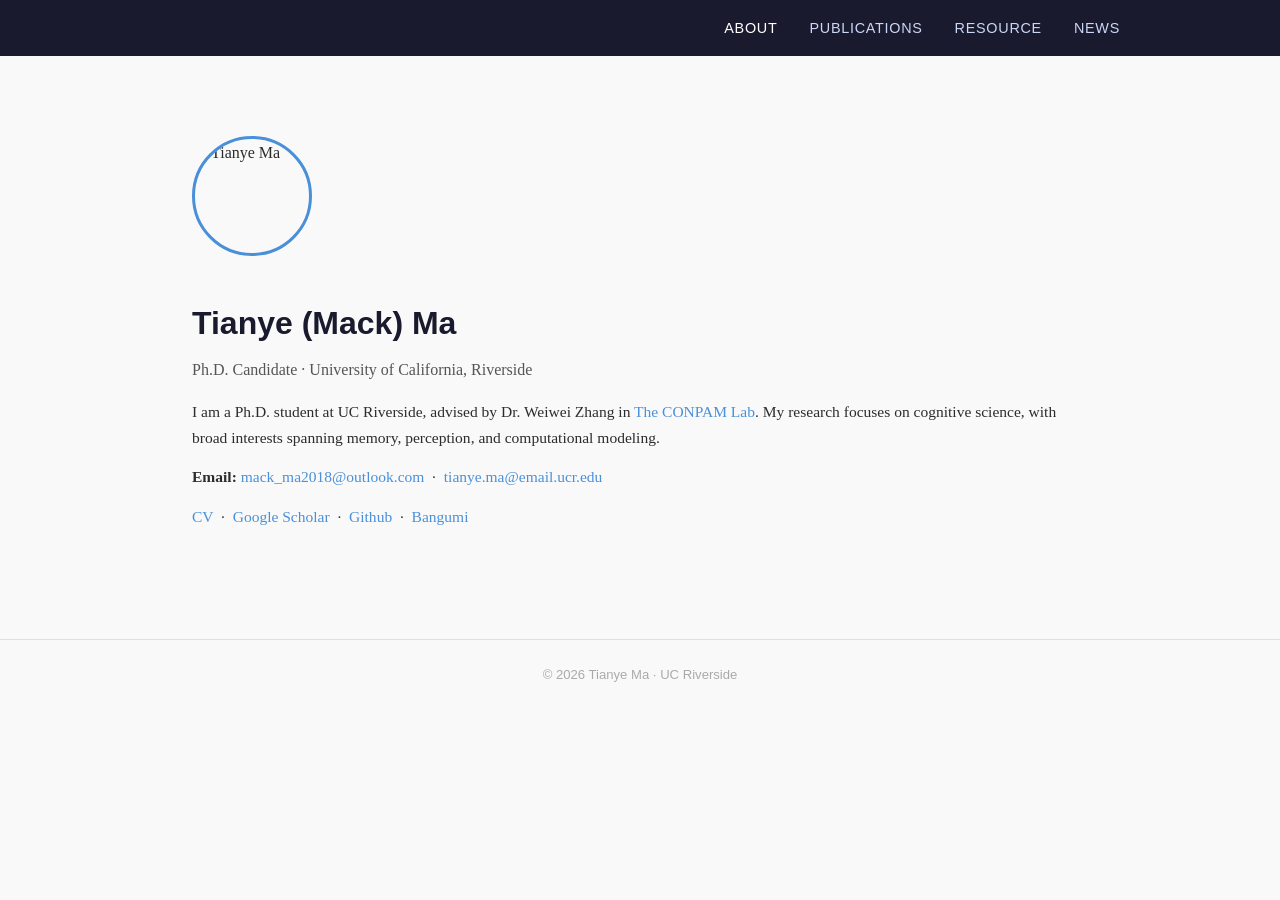
==== index.html @ 8812700c "add cv" ====
<!DOCTYPE html>
<html lang="en">
<head>
  <meta charset="UTF-8" />
  <meta name="viewport" content="width=device-width, initial-scale=1.0" />
  <title>Tianye Ma</title>
  <link rel="stylesheet" href="style.css" />
</head>
<body>

  <nav>
    <ul>
      <li><a href="index.html" class="active">About</a></li>
      <li><a href="publications.html">Publications</a></li>
      <li><a href="resource.html">Resource</a></li>
      <li><a href="news.html">News</a></li>
    </ul>
  </nav>

  <main>
    <div class="about-wrapper">
      <img class="photo" src="https://github.com/Mack-Ma.png" alt="Tianye Ma" width="120" height="120" />
      <div class="bio">
        <h1>Tianye (Mack) Ma</h1>
        <p class="affiliation">Ph.D. Candidate &middot; University of California, Riverside</p>
        <p>
          I am a Ph.D. student at UC Riverside, advised by Dr. Weiwei Zhang in
          <a href="http://memory.ucr.edu">The CONPAM Lab</a>.
          My research focuses on cognitive science, with broad interests spanning
          memory, perception, and computational modeling.
        </p>
        <p>
          <strong>Email:</strong> <a href="mailto:mack_ma2018@outlook.com">mack_ma2018@outlook.com</a>
          &nbsp;&middot;&nbsp;
          <a href="mailto:tianye.ma@email.ucr.edu">tianye.ma@email.ucr.edu</a>
        </p>
        <p>
          <a href="CV/cv_TianyeMa.docx">CV</a>
          &nbsp;&middot;&nbsp;
          <a href="https://scholar.google.com/citations?user=QzYuWV0AAAAJ&hl=zh-CN&oi=ao">Google Scholar</a>
          &nbsp;&middot;&nbsp;
          <a href="https://github.com/Mack-Ma">Github</a>
          &nbsp;&middot;&nbsp;
          <a href="https://bangumi.tv/user/925015">Bangumi</a>
        </p>
      </div>
    </div>
  </main>

  <footer>
    &copy; 2026 Tianye Ma &middot; UC Riverside
  </footer>

</body>
</html>
---- style.css ----
* {
  margin: 0;
  padding: 0;
  box-sizing: border-box;
}

body {
  font-family: 'Georgia', serif;
  color: #2c2c2c;
  background-color: #f9f9f9;
  line-height: 1.7;
}

/* Navigation */
nav {
  background-color: #1a1a2e;
  padding: 0 2rem;
  position: sticky;
  top: 0;
  z-index: 100;
}

nav ul {
  display: flex;
  list-style: none;
  gap: 2rem;
  justify-content: flex-end;
  max-width: 960px;
  margin: 0 auto;
}

nav ul li a {
  display: block;
  padding: 1rem 0;
  color: #ccd6f6;
  text-decoration: none;
  font-family: 'Arial', sans-serif;
  font-size: 0.9rem;
  letter-spacing: 0.05em;
  text-transform: uppercase;
  transition: color 0.2s;
}

nav ul li a:hover,
nav ul li a.active {
  color: #ffffff;
}

/* Main layout */
main {
  max-width: 960px;
  margin: 0 auto;
  padding: 3rem 2rem 4rem;
}

/* Page heading */
main h1 {
  font-family: 'HelveticaNeueLTPro-Cn', 'Helvetica Neue LT Pro', 'Helvetica Neue', Helvetica, Arial, sans-serif;
  font-size: 1.8rem;
  color: #1a1a2e;
  margin-bottom: 1.5rem;
  padding-bottom: 0.5rem;
  border-bottom: 2px solid #4a90d9;
  display: inline-block;
}

/* Footer */
footer {
  text-align: center;
  padding: 1.5rem;
  font-size: 0.82rem;
  color: #aaa;
  font-family: 'Arial', sans-serif;
  border-top: 1px solid #e0e0e0;
  margin-top: 2rem;
}

/* Placeholder text */
.placeholder {
  color: #999;
  font-style: italic;
  font-size: 0.95rem;
}

/* Section subheadings */
main h2 {
  font-family: 'HelveticaNeueLTPro-Cn', 'Helvetica Neue LT Pro', 'Helvetica Neue', Helvetica, Arial, sans-serif;
  font-size: 1.2rem;
  color: #1a1a2e;
  margin-top: 2rem;
  margin-bottom: 1rem;
  padding-bottom: 0.3rem;
  border-bottom: 1px solid #ccc;
}

/* Publications */
.pub-list {
  list-style: none;
}

.pub-list li {
  margin-bottom: 1.6rem;
  padding-left: 1rem;
  border-left: 3px solid #4a90d9;
  display: flex;
  gap: 1.5rem;
  align-items: flex-start;
}

.pub-list .pub-info {
  flex: 1;
}

.pub-figure-placeholder {
  width: 160px;
  min-width: 160px;
  height: 160px;
  background-color: #eef1f7;
  border: 2px dashed #b0bcd4;
  border-radius: 6px;
  display: flex;
  align-items: center;
  justify-content: center;
  color: #9aaac4;
  font-family: 'Arial', sans-serif;
  font-size: 0.85rem;
}

.pub-figure {
  width: 160px;
  min-width: 160px;
  height: 160px;
  object-fit: contain;
  background-color: #f9f9f9;
  border-radius: 6px;
}

.pub-list .pub-title {
  font-weight: bold;
  color: #1a1a2e;
}

.pub-list .pub-title a {
  color: #1a1a2e;
  text-decoration: none;
}

.pub-list .pub-title a:hover {
  color: #4a90d9;
  text-decoration: underline;
}

.pub-list .pub-authors {
  font-size: 0.92rem;
  color: #555;
}

.pub-list .pub-venue {
  font-size: 0.92rem;
  color: #4a90d9;
  font-style: italic;
}

.pub-list .pub-links a {
  font-size: 0.85rem;
  color: #4a90d9;
  text-decoration: none;
  margin-right: 0.8rem;
}

.pub-list .pub-links a:hover {
  text-decoration: underline;
}

.pub-note {
  font-size: 0.85rem;
  color: #888;
  margin-top: 0.5rem;
  font-style: italic;
}

.pub-note a {
  color: #4a90d9;
  text-decoration: none;
}

.pub-note a:hover {
  text-decoration: underline;
}

/* Resource */
.resource-list {
  list-style: none;
}

.resource-list li {
  margin-bottom: 1rem;
}

.resource-list a {
  color: #4a90d9;
  text-decoration: none;
  font-size: 0.97rem;
}

.resource-list a:hover {
  text-decoration: underline;
}

.resource-list .resource-desc {
  font-size: 0.88rem;
  color: #666;
  margin-top: 0.2rem;
}

/* News */
.news-list {
  list-style: none;
}

.news-list li {
  display: flex;
  gap: 1.5rem;
  margin-bottom: 1rem;
  font-size: 0.95rem;
  padding-bottom: 1rem;
  border-bottom: 1px solid #eee;
}

.news-list li:last-child {
  border-bottom: none;
}

.news-list .news-date {
  color: #4a90d9;
  font-weight: bold;
  white-space: nowrap;
  min-width: 90px;
  font-family: 'Arial', sans-serif;
  font-size: 0.88rem;
}

/* About page */
.photo {
  width: 120px;
  height: 120px;
  border-radius: 50%;
  border: 3px solid #4a90d9;
  object-fit: cover;
  flex-shrink: 0;
}

.about-wrapper {
  display: flex;
  gap: 2.5rem;
  align-items: flex-start;
  flex-wrap: wrap;
  margin-top: 2rem;
}

.photo-placeholder {
  width: 160px;
  height: 160px;
  border-radius: 50%;
  background-color: #dce3f0;
  border: 3px solid #4a90d9;
  flex-shrink: 0;
  display: flex;
  align-items: center;
  justify-content: center;
  color: #7a8db0;
  font-size: 0.85rem;
  text-align: center;
}

.bio h1 {
  font-family: 'HelveticaNeueLTPro-Cn', 'Helvetica Neue LT Pro', 'Helvetica Neue', Helvetica, Arial, sans-serif;
  font-size: 2rem;
  color: #1a1a2e;
  margin-bottom: 0.3rem;
  border: none;
  padding: 0;
  display: block;
}

.bio .affiliation {
  font-size: 1rem;
  color: #555;
  margin-bottom: 1rem;
}

.bio p {
  margin-bottom: 0.8rem;
  font-size: 0.97rem;
}

.bio a {
  color: #4a90d9;
  text-decoration: none;
}

.bio a:hover {
  text-decoration: underline;
}
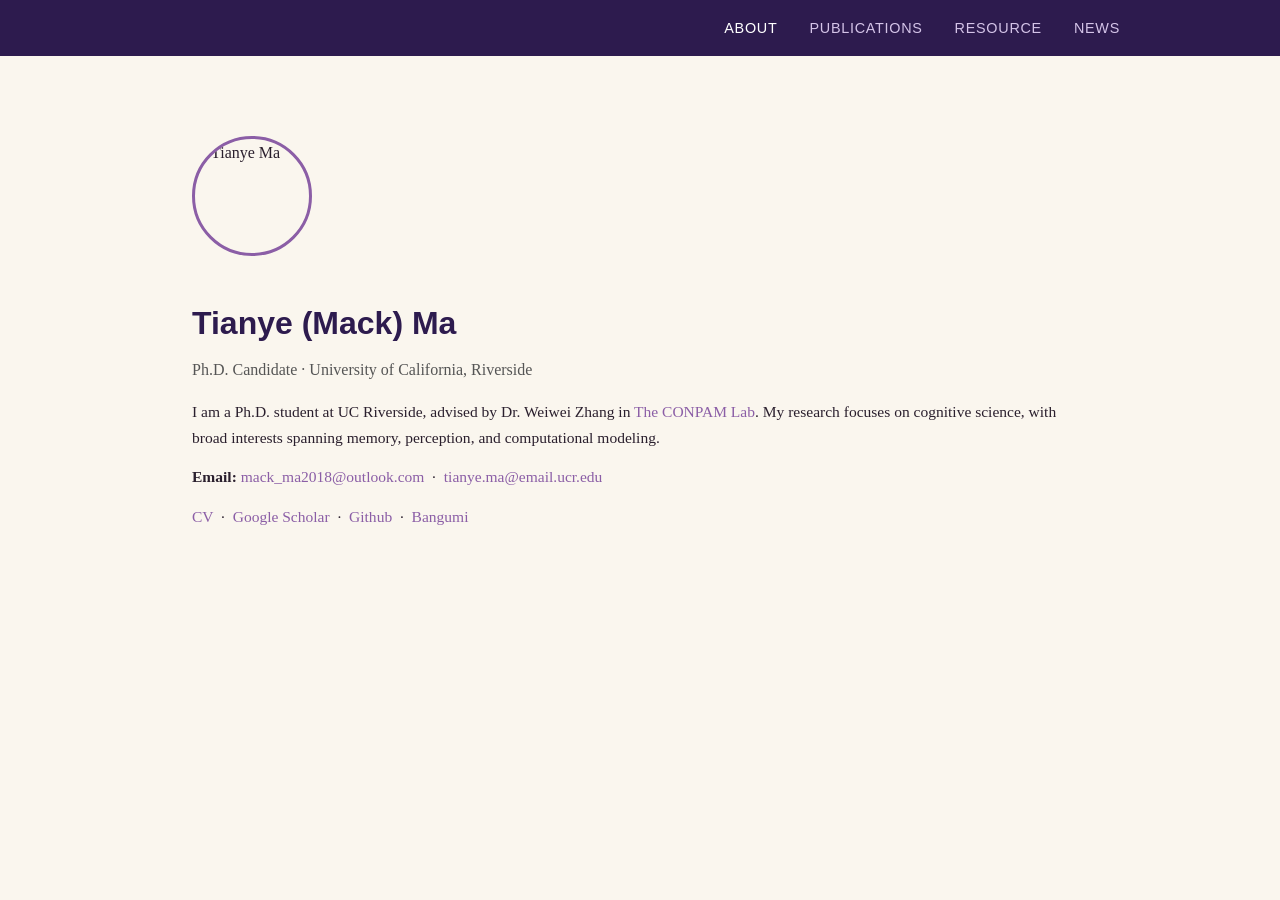
==== commit 3c0afe28: "delete footer" ====
--- a/index.html
+++ b/index.html
@@ -47,9 +47,6 @@
     </div>
   </main>
 
-  <footer>
-    &copy; 2026 Tianye Ma &middot; UC Riverside
-  </footer>
 
 </body>
 </html>
--- a/style.css
+++ b/style.css
@@ -6,14 +6,14 @@
 
 body {
   font-family: 'Georgia', serif;
-  color: #2c2c2c;
-  background-color: #f9f9f9;
+  color: #2a1f2d;
+  background-color: #faf6ee;
   line-height: 1.7;
 }
 
 /* Navigation */
 nav {
-  background-color: #1a1a2e;
+  background-color: #2d1b4e;
   padding: 0 2rem;
   position: sticky;
   top: 0;
@@ -32,7 +32,7 @@
 nav ul li a {
   display: block;
   padding: 1rem 0;
-  color: #ccd6f6;
+  color: #d4c4e8;
   text-decoration: none;
   font-family: 'Arial', sans-serif;
   font-size: 0.9rem;
@@ -57,10 +57,10 @@
 main h1 {
   font-family: 'HelveticaNeueLTPro-Cn', 'Helvetica Neue LT Pro', 'Helvetica Neue', Helvetica, Arial, sans-serif;
   font-size: 1.8rem;
-  color: #1a1a2e;
+  color: #2d1b4e;
   margin-bottom: 1.5rem;
   padding-bottom: 0.5rem;
-  border-bottom: 2px solid #4a90d9;
+  border-bottom: 2px solid #8b5ea6;
   display: inline-block;
 }
 
@@ -71,7 +71,7 @@
   font-size: 0.82rem;
   color: #aaa;
   font-family: 'Arial', sans-serif;
-  border-top: 1px solid #e0e0e0;
+  border-top: 1px solid #e0d8ec;
   margin-top: 2rem;
 }
 
@@ -86,7 +86,7 @@
 main h2 {
   font-family: 'HelveticaNeueLTPro-Cn', 'Helvetica Neue LT Pro', 'Helvetica Neue', Helvetica, Arial, sans-serif;
   font-size: 1.2rem;
-  color: #1a1a2e;
+  color: #2d1b4e;
   margin-top: 2rem;
   margin-bottom: 1rem;
   padding-bottom: 0.3rem;
@@ -101,7 +101,7 @@
 .pub-list li {
   margin-bottom: 1.6rem;
   padding-left: 1rem;
-  border-left: 3px solid #4a90d9;
+  border-left: 3px solid #8b5ea6;
   display: flex;
   gap: 1.5rem;
   align-items: flex-start;
@@ -115,13 +115,13 @@
   width: 160px;
   min-width: 160px;
   height: 160px;
-  background-color: #eef1f7;
-  border: 2px dashed #b0bcd4;
+  background-color: #f0eaf8;
+  border: 2px dashed #c4a8d4;
   border-radius: 6px;
   display: flex;
   align-items: center;
   justify-content: center;
-  color: #9aaac4;
+  color: #9a7db0;
   font-family: 'Arial', sans-serif;
   font-size: 0.85rem;
 }
@@ -131,22 +131,22 @@
   min-width: 160px;
   height: 160px;
   object-fit: contain;
-  background-color: #f9f9f9;
+  background-color: #faf6ee;
   border-radius: 6px;
 }
 
 .pub-list .pub-title {
   font-weight: bold;
-  color: #1a1a2e;
+  color: #2d1b4e;
 }
 
 .pub-list .pub-title a {
-  color: #1a1a2e;
+  color: #2d1b4e;
   text-decoration: none;
 }
 
 .pub-list .pub-title a:hover {
-  color: #4a90d9;
+  color: #8b5ea6;
   text-decoration: underline;
 }
 
@@ -157,13 +157,13 @@
 
 .pub-list .pub-venue {
   font-size: 0.92rem;
-  color: #4a90d9;
+  color: #8b5ea6;
   font-style: italic;
 }
 
 .pub-list .pub-links a {
   font-size: 0.85rem;
-  color: #4a90d9;
+  color: #8b5ea6;
   text-decoration: none;
   margin-right: 0.8rem;
 }
@@ -180,7 +180,7 @@
 }
 
 .pub-note a {
-  color: #4a90d9;
+  color: #8b5ea6;
   text-decoration: none;
 }
 
@@ -198,7 +198,7 @@
 }
 
 .resource-list a {
-  color: #4a90d9;
+  color: #8b5ea6;
   text-decoration: none;
   font-size: 0.97rem;
 }
@@ -224,7 +224,7 @@
   margin-bottom: 1rem;
   font-size: 0.95rem;
   padding-bottom: 1rem;
-  border-bottom: 1px solid #eee;
+  border-bottom: 1px solid #e8e0f0;
 }
 
 .news-list li:last-child {
@@ -232,7 +232,7 @@
 }
 
 .news-list .news-date {
-  color: #4a90d9;
+  color: #8b5ea6;
   font-weight: bold;
   white-space: nowrap;
   min-width: 90px;
@@ -245,7 +245,7 @@
   width: 120px;
   height: 120px;
   border-radius: 50%;
-  border: 3px solid #4a90d9;
+  border: 3px solid #8b5ea6;
   object-fit: cover;
   flex-shrink: 0;
 }
@@ -262,13 +262,13 @@
   width: 160px;
   height: 160px;
   border-radius: 50%;
-  background-color: #dce3f0;
-  border: 3px solid #4a90d9;
+  background-color: #ede4f5;
+  border: 3px solid #8b5ea6;
   flex-shrink: 0;
   display: flex;
   align-items: center;
   justify-content: center;
-  color: #7a8db0;
+  color: #9a7db0;
   font-size: 0.85rem;
   text-align: center;
 }
@@ -276,7 +276,7 @@
 .bio h1 {
   font-family: 'HelveticaNeueLTPro-Cn', 'Helvetica Neue LT Pro', 'Helvetica Neue', Helvetica, Arial, sans-serif;
   font-size: 2rem;
-  color: #1a1a2e;
+  color: #2d1b4e;
   margin-bottom: 0.3rem;
   border: none;
   padding: 0;
@@ -295,7 +295,7 @@
 }
 
 .bio a {
-  color: #4a90d9;
+  color: #8b5ea6;
   text-decoration: none;
 }
 
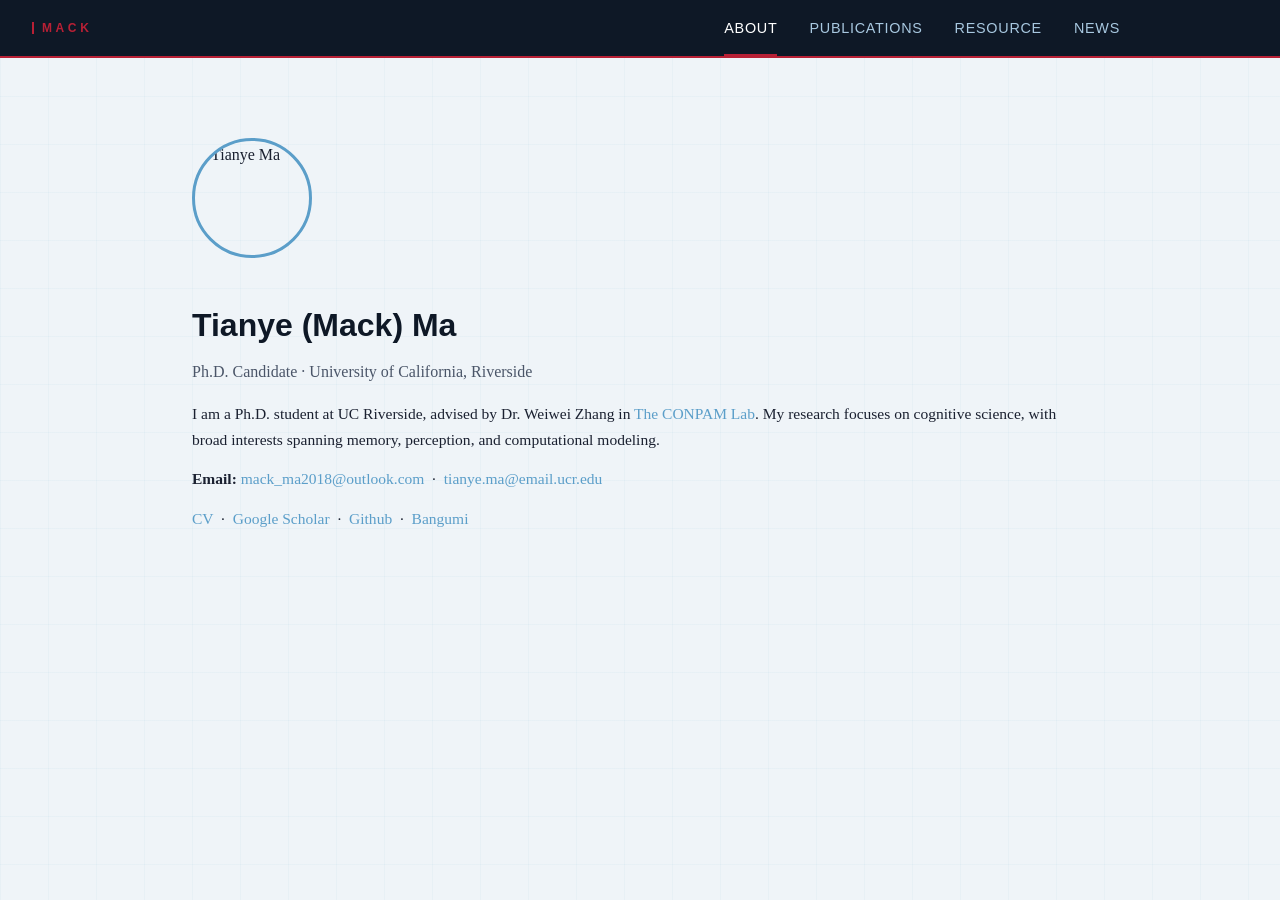
==== commit fd4b3040: "MACK" ====
--- a/index.html
+++ b/index.html
@@ -9,6 +9,7 @@
 <body>
 
   <nav>
+    <span class="nav-org">MACK</span>
     <ul>
       <li><a href="index.html" class="active">About</a></li>
       <li><a href="publications.html">Publications</a></li>
--- a/style.css
+++ b/style.css
@@ -4,20 +4,64 @@
   box-sizing: border-box;
 }
 
+/* Text selection — Rei's crimson eyes */
+::selection {
+  background-color: #b82035;
+  color: #fff;
+}
+
+/* Scrollbar */
+::-webkit-scrollbar {
+  width: 5px;
+}
+::-webkit-scrollbar-track {
+  background: #eff4f8;
+}
+::-webkit-scrollbar-thumb {
+  background: #5b9ec9;
+}
+::-webkit-scrollbar-thumb:hover {
+  background: #b82035;
+}
+
 body {
   font-family: 'Georgia', serif;
-  color: #2a1f2d;
-  background-color: #faf6ee;
+  color: #1a2030;
+  /* Faint EVA-style grid overlay */
+  background-color: #eff4f8;
+  background-image:
+    linear-gradient(rgba(91, 158, 201, 0.05) 1px, transparent 1px),
+    linear-gradient(90deg, rgba(91, 158, 201, 0.05) 1px, transparent 1px);
+  background-size: 48px 48px;
   line-height: 1.7;
 }
 
 /* Navigation */
 nav {
-  background-color: #2d1b4e;
+  background-color: #0e1826;
+  border-bottom: 2px solid #b82035;
   padding: 0 2rem;
   position: sticky;
   top: 0;
   z-index: 100;
+}
+
+/* NERV-style org label */
+.nav-org {
+  position: absolute;
+  left: 2rem;
+  top: 50%;
+  transform: translateY(-50%);
+  font-family: 'Arial', sans-serif;
+  font-size: 0.75rem;
+  font-weight: bold;
+  letter-spacing: 0.3em;
+  color: #b82035;
+  text-transform: uppercase;
+  border-left: 2px solid #b82035;
+  padding-left: 0.5rem;
+  line-height: 1;
+  user-select: none;
 }
 
 nav ul {
@@ -32,13 +76,31 @@
 nav ul li a {
   display: block;
   padding: 1rem 0;
-  color: #d4c4e8;
+  color: #a8c8e0;
   text-decoration: none;
   font-family: 'Arial', sans-serif;
   font-size: 0.9rem;
   letter-spacing: 0.05em;
   text-transform: uppercase;
   transition: color 0.2s;
+  position: relative;
+}
+
+/* Red underline indicator on active/hover nav links */
+nav ul li a::after {
+  content: '';
+  position: absolute;
+  bottom: 0;
+  left: 0;
+  width: 0;
+  height: 2px;
+  background-color: #b82035;
+  transition: width 0.2s;
+}
+
+nav ul li a:hover::after,
+nav ul li a.active::after {
+  width: 100%;
 }
 
 nav ul li a:hover,
@@ -57,10 +119,10 @@
 main h1 {
   font-family: 'HelveticaNeueLTPro-Cn', 'Helvetica Neue LT Pro', 'Helvetica Neue', Helvetica, Arial, sans-serif;
   font-size: 1.8rem;
-  color: #2d1b4e;
+  color: #0e1826;
   margin-bottom: 1.5rem;
   padding-bottom: 0.5rem;
-  border-bottom: 2px solid #8b5ea6;
+  border-bottom: 2px solid #5b9ec9;
   display: inline-block;
 }
 
@@ -71,7 +133,7 @@
   font-size: 0.82rem;
   color: #aaa;
   font-family: 'Arial', sans-serif;
-  border-top: 1px solid #e0d8ec;
+  border-top: 1px solid #ccd8e4;
   margin-top: 2rem;
 }
 
@@ -82,15 +144,26 @@
   font-size: 0.95rem;
 }
 
-/* Section subheadings */
+/* Section subheadings — red square marker, EVA-interface style */
 main h2 {
   font-family: 'HelveticaNeueLTPro-Cn', 'Helvetica Neue LT Pro', 'Helvetica Neue', Helvetica, Arial, sans-serif;
   font-size: 1.2rem;
-  color: #2d1b4e;
+  color: #0e1826;
   margin-top: 2rem;
   margin-bottom: 1rem;
   padding-bottom: 0.3rem;
-  border-bottom: 1px solid #ccc;
+  border-bottom: 1px solid #bfcfdb;
+}
+
+main h2::before {
+  content: '';
+  display: inline-block;
+  width: 7px;
+  height: 7px;
+  background-color: #b82035;
+  margin-right: 0.5rem;
+  vertical-align: middle;
+  margin-bottom: 2px;
 }
 
 /* Publications */
@@ -101,7 +174,7 @@
 .pub-list li {
   margin-bottom: 1.6rem;
   padding-left: 1rem;
-  border-left: 3px solid #8b5ea6;
+  border-left: 3px solid #5b9ec9;
   display: flex;
   gap: 1.5rem;
   align-items: flex-start;
@@ -115,13 +188,13 @@
   width: 160px;
   min-width: 160px;
   height: 160px;
-  background-color: #f0eaf8;
-  border: 2px dashed #c4a8d4;
+  background-color: #ddeaf4;
+  border: 2px dashed #8ab8d4;
   border-radius: 6px;
   display: flex;
   align-items: center;
   justify-content: center;
-  color: #9a7db0;
+  color: #7aaac4;
   font-family: 'Arial', sans-serif;
   font-size: 0.85rem;
 }
@@ -131,39 +204,39 @@
   min-width: 160px;
   height: 160px;
   object-fit: contain;
-  background-color: #faf6ee;
+  background-color: #eff4f8;
   border-radius: 6px;
 }
 
 .pub-list .pub-title {
   font-weight: bold;
-  color: #2d1b4e;
+  color: #0e1826;
 }
 
 .pub-list .pub-title a {
-  color: #2d1b4e;
+  color: #0e1826;
   text-decoration: none;
 }
 
 .pub-list .pub-title a:hover {
-  color: #8b5ea6;
+  color: #b82035;
   text-decoration: underline;
 }
 
 .pub-list .pub-authors {
   font-size: 0.92rem;
-  color: #555;
+  color: #4a5568;
 }
 
 .pub-list .pub-venue {
   font-size: 0.92rem;
-  color: #8b5ea6;
+  color: #5b9ec9;
   font-style: italic;
 }
 
 .pub-list .pub-links a {
   font-size: 0.85rem;
-  color: #8b5ea6;
+  color: #5b9ec9;
   text-decoration: none;
   margin-right: 0.8rem;
 }
@@ -180,7 +253,7 @@
 }
 
 .pub-note a {
-  color: #8b5ea6;
+  color: #5b9ec9;
   text-decoration: none;
 }
 
@@ -198,7 +271,7 @@
 }
 
 .resource-list a {
-  color: #8b5ea6;
+  color: #5b9ec9;
   text-decoration: none;
   font-size: 0.97rem;
 }
@@ -224,7 +297,7 @@
   margin-bottom: 1rem;
   font-size: 0.95rem;
   padding-bottom: 1rem;
-  border-bottom: 1px solid #e8e0f0;
+  border-bottom: 1px solid #ccd8e4;
 }
 
 .news-list li:last-child {
@@ -232,7 +305,7 @@
 }
 
 .news-list .news-date {
-  color: #8b5ea6;
+  color: #5b9ec9;
   font-weight: bold;
   white-space: nowrap;
   min-width: 90px;
@@ -245,7 +318,7 @@
   width: 120px;
   height: 120px;
   border-radius: 50%;
-  border: 3px solid #8b5ea6;
+  border: 3px solid #5b9ec9;
   object-fit: cover;
   flex-shrink: 0;
 }
@@ -262,13 +335,13 @@
   width: 160px;
   height: 160px;
   border-radius: 50%;
-  background-color: #ede4f5;
-  border: 3px solid #8b5ea6;
+  background-color: #ddeaf4;
+  border: 3px solid #5b9ec9;
   flex-shrink: 0;
   display: flex;
   align-items: center;
   justify-content: center;
-  color: #9a7db0;
+  color: #7aaac4;
   font-size: 0.85rem;
   text-align: center;
 }
@@ -276,7 +349,7 @@
 .bio h1 {
   font-family: 'HelveticaNeueLTPro-Cn', 'Helvetica Neue LT Pro', 'Helvetica Neue', Helvetica, Arial, sans-serif;
   font-size: 2rem;
-  color: #2d1b4e;
+  color: #0e1826;
   margin-bottom: 0.3rem;
   border: none;
   padding: 0;
@@ -285,7 +358,7 @@
 
 .bio .affiliation {
   font-size: 1rem;
-  color: #555;
+  color: #4a5568;
   margin-bottom: 1rem;
 }
 
@@ -295,7 +368,7 @@
 }
 
 .bio a {
-  color: #8b5ea6;
+  color: #5b9ec9;
   text-decoration: none;
 }
 
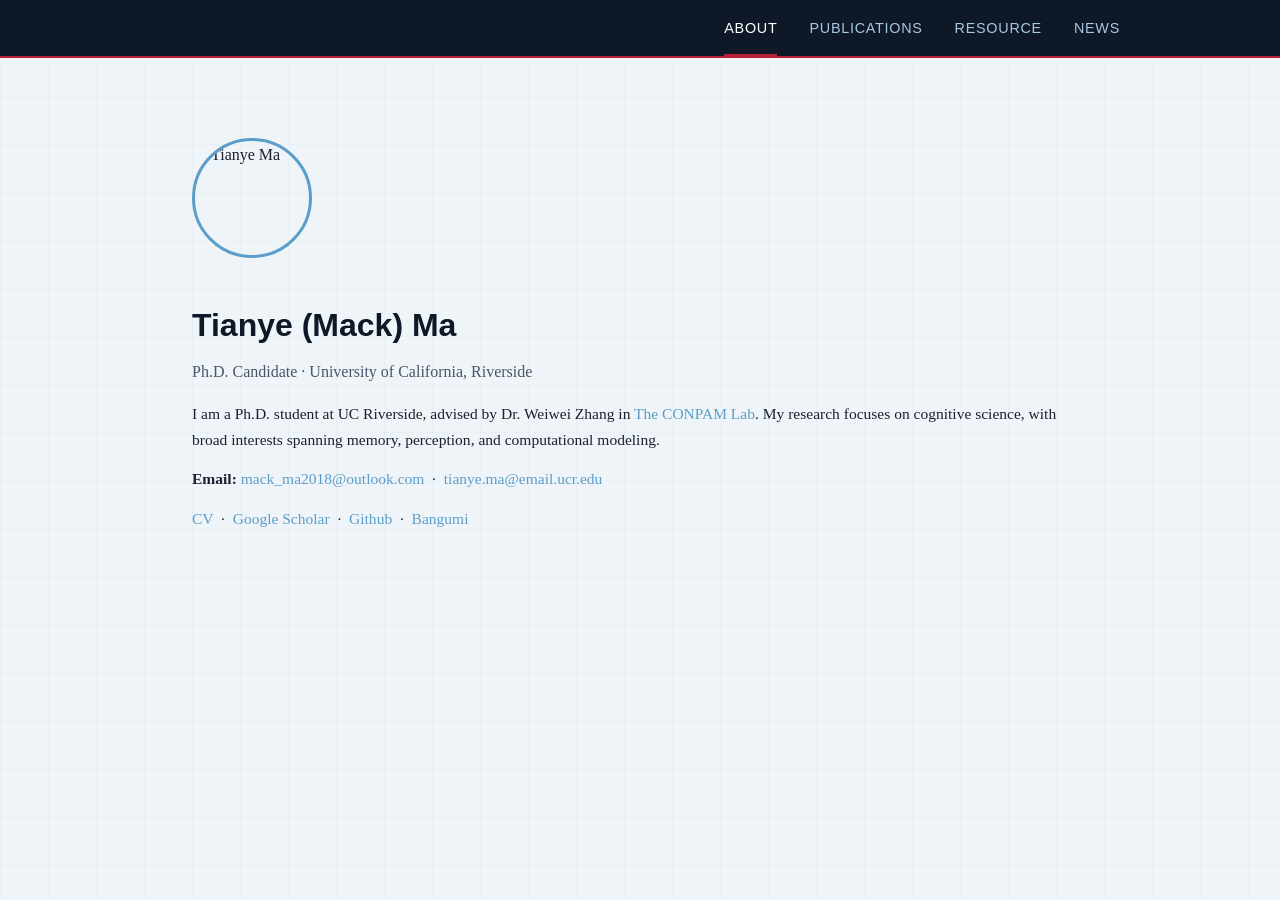
==== commit 3c5ddb66: "update" ====
--- a/index.html
+++ b/index.html
@@ -9,8 +9,7 @@
 <body>
 
   <nav>
-    <span class="nav-org">MACK</span>
-    <ul>
+<ul>
       <li><a href="index.html" class="active">About</a></li>
       <li><a href="publications.html">Publications</a></li>
       <li><a href="resource.html">Resource</a></li>
--- a/style.css
+++ b/style.css
@@ -46,23 +46,6 @@
   z-index: 100;
 }
 
-/* NERV-style org label */
-.nav-org {
-  position: absolute;
-  left: 2rem;
-  top: 50%;
-  transform: translateY(-50%);
-  font-family: 'Arial', sans-serif;
-  font-size: 0.75rem;
-  font-weight: bold;
-  letter-spacing: 0.3em;
-  color: #b82035;
-  text-transform: uppercase;
-  border-left: 2px solid #b82035;
-  padding-left: 0.5rem;
-  line-height: 1;
-  user-select: none;
-}
 
 nav ul {
   display: flex;
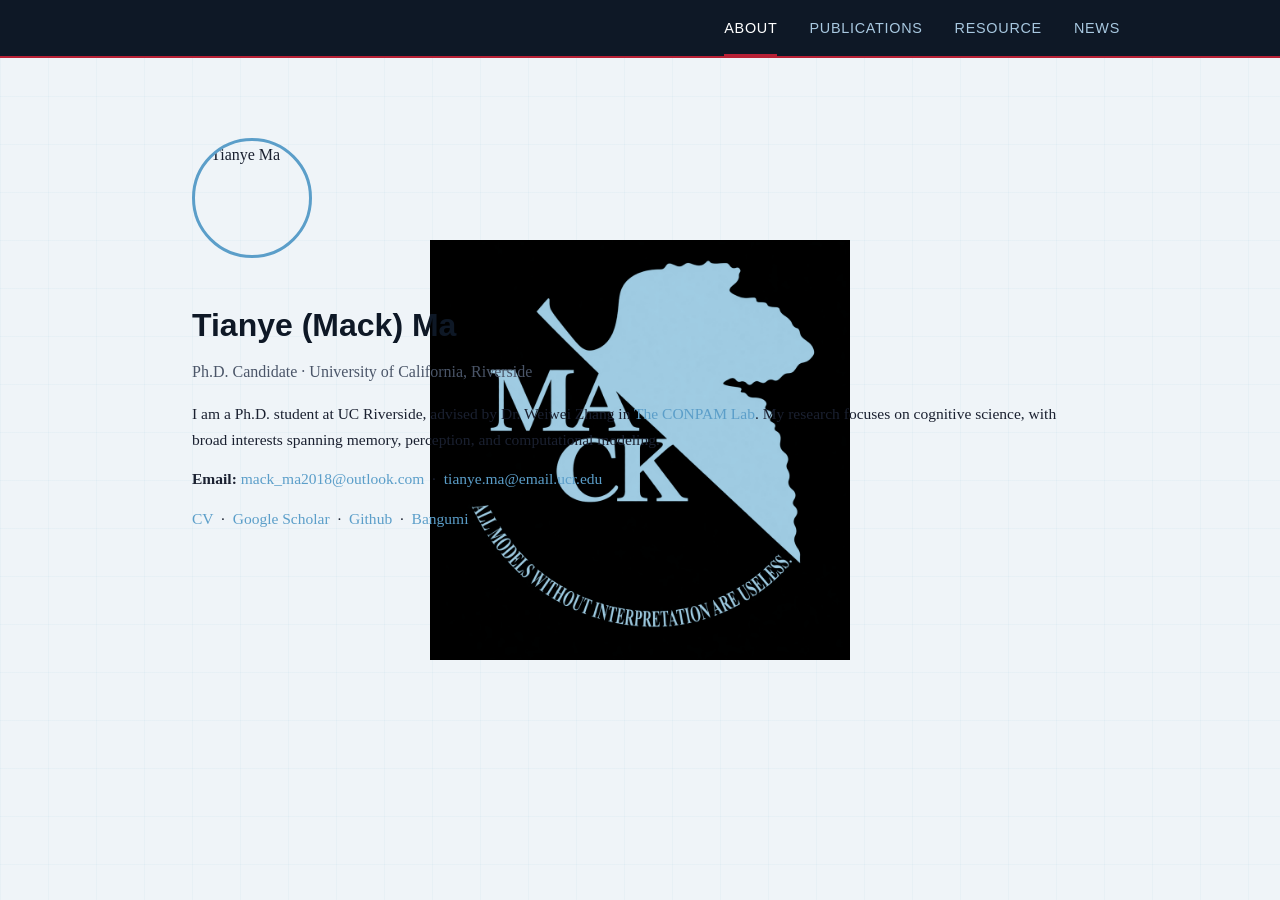
==== commit a81ca8fb: "update watermark" ====
--- a/index.html
+++ b/index.html
@@ -48,5 +48,13 @@
   </main>
 
 
+  <svg aria-hidden="true" style="position:absolute;width:0;height:0;overflow:hidden;">
+    <defs>
+      <filter id="recolor-watermark">
+        <feColorMatrix type="matrix" values="0.357 0 0 0 0  0.620 0 0 0 0  0.788 0 0 0 0  0 0 0 1 0"/>
+      </filter>
+    </defs>
+  </svg>
+  <img class="watermark" src="Pic/Watermark.png" alt="">
 </body>
 </html>
--- a/style.css
+++ b/style.css
@@ -2,6 +2,24 @@
   margin: 0;
   padding: 0;
   box-sizing: border-box;
+}
+
+/* Watermark */
+.watermark {
+  position: fixed;
+  top: 50%;
+  left: 50%;
+  transform: translate(-50%, -50%);
+  width: 420px;
+  height: 420px;
+  pointer-events: none;
+  z-index: 0;
+  filter: url(#recolor-watermark);
+}
+
+main {
+  position: relative;
+  z-index: 1;
 }
 
 /* Text selection — Rei's crimson eyes */
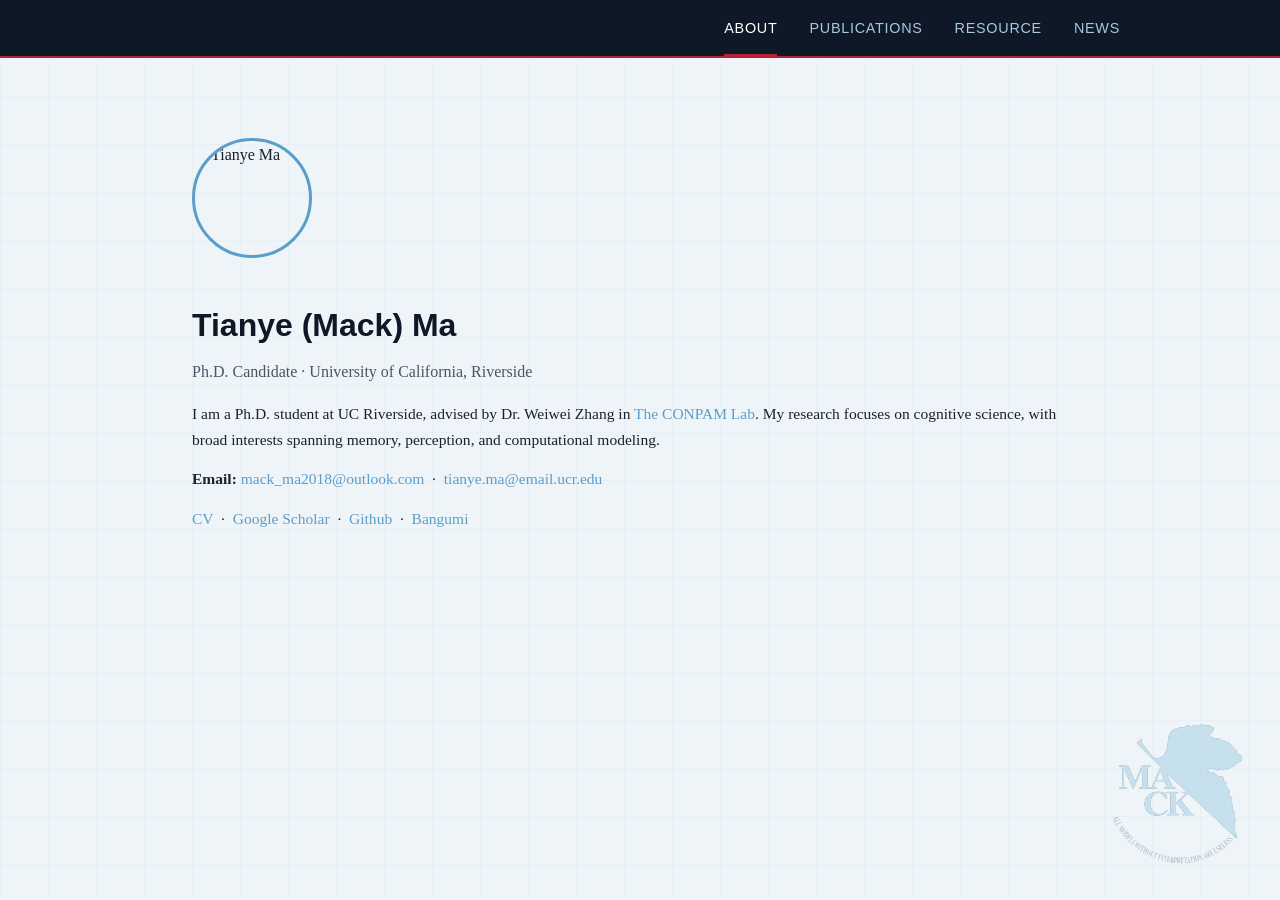
==== commit 78e198ec: "update watermark" ====
--- a/index.html
+++ b/index.html
@@ -51,7 +51,8 @@
   <svg aria-hidden="true" style="position:absolute;width:0;height:0;overflow:hidden;">
     <defs>
       <filter id="recolor-watermark">
-        <feColorMatrix type="matrix" values="0.357 0 0 0 0  0.620 0 0 0 0  0.788 0 0 0 0  0 0 0 1 0"/>
+        <feColorMatrix type="matrix" values="0.357 0 0 0 0  0.620 0 0 0 0  0.788 0 0 0 0  0 0 0 1 0" result="recolored"/>
+        <feColorMatrix type="matrix" values="1 0 0 0 0  0 1 0 0 0  0 0 1 0 0  1 1 1 0 0" in="recolored"/>
       </filter>
     </defs>
   </svg>
--- a/style.css
+++ b/style.css
@@ -7,13 +7,13 @@
 /* Watermark */
 .watermark {
   position: fixed;
-  top: 50%;
-  left: 50%;
-  transform: translate(-50%, -50%);
-  width: 420px;
-  height: 420px;
+  bottom: 1.5rem;
+  right: 1.5rem;
+  width: 160px;
+  height: 160px;
   pointer-events: none;
   z-index: 0;
+  opacity: 0.5;
   filter: url(#recolor-watermark);
 }
 
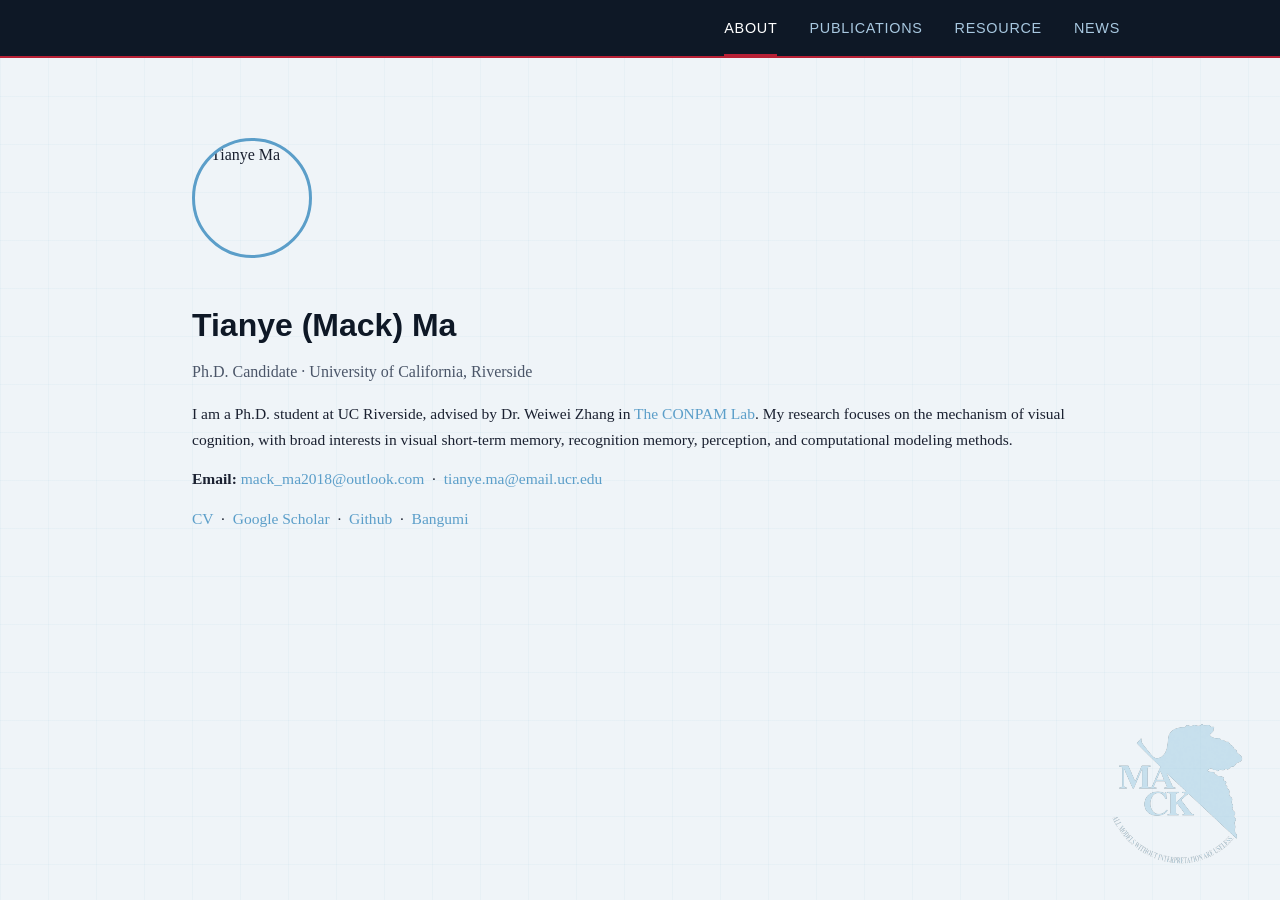
==== commit d517e13d: "Update bio research description in About page Co-Authored-By: Claude Sonnet 4.6 <noreply@anthropic.c" ====
--- a/index.html
+++ b/index.html
@@ -26,8 +26,8 @@
         <p>
           I am a Ph.D. student at UC Riverside, advised by Dr. Weiwei Zhang in
           <a href="http://memory.ucr.edu">The CONPAM Lab</a>.
-          My research focuses on cognitive science, with broad interests spanning
-          memory, perception, and computational modeling.
+          My research focuses on the mechanism of visual cognition, with broad interests in
+          visual short-term memory, recognition memory, perception, and computational modeling methods.
         </p>
         <p>
           <strong>Email:</strong> <a href="mailto:mack_ma2018@outlook.com">mack_ma2018@outlook.com</a>
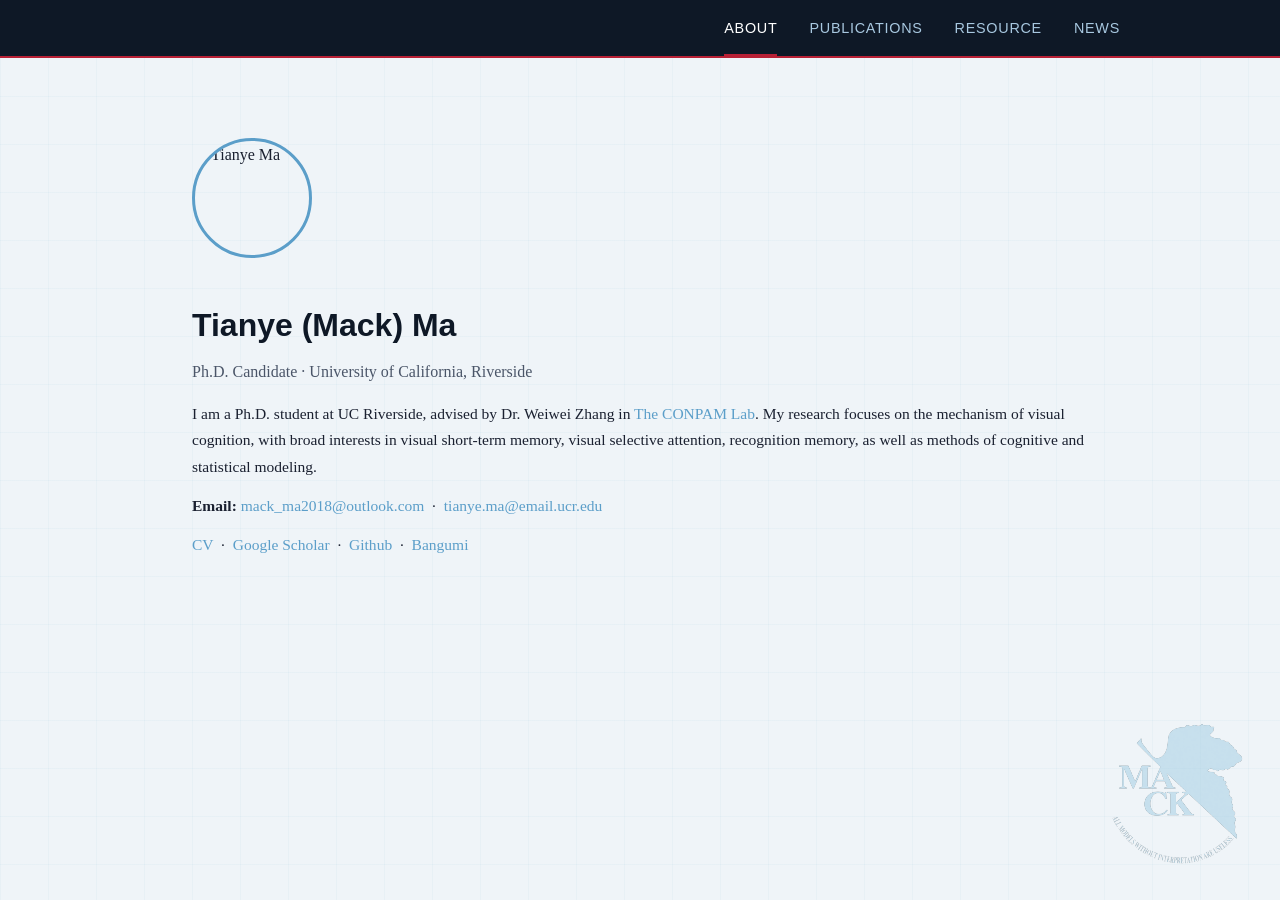
==== commit a00daac1: "Update index.html" ====
--- a/index.html
+++ b/index.html
@@ -27,7 +27,7 @@
           I am a Ph.D. student at UC Riverside, advised by Dr. Weiwei Zhang in
           <a href="http://memory.ucr.edu">The CONPAM Lab</a>.
           My research focuses on the mechanism of visual cognition, with broad interests in
-          visual short-term memory, recognition memory, perception, and computational modeling methods.
+          visual short-term memory, visual selective attention, recognition memory, as well as methods of cognitive and statistical modeling.
         </p>
         <p>
           <strong>Email:</strong> <a href="mailto:mack_ma2018@outlook.com">mack_ma2018@outlook.com</a>
--- a/style.css
+++ b/style.css
@@ -293,12 +293,17 @@
 }
 
 .news-list li {
-  display: flex;
-  gap: 1.5rem;
-  margin-bottom: 1rem;
+  margin-bottom: 1.5rem;
   font-size: 0.95rem;
-  padding-bottom: 1rem;
+  padding-bottom: 1.5rem;
   border-bottom: 1px solid #ccd8e4;
+}
+
+.news-body {
+  display: flex;
+  flex-direction: column;
+  gap: 0.6rem;
+  max-width: 720px;
 }
 
 .news-list li:last-child {
@@ -307,11 +312,15 @@
 
 .news-list .news-date {
   color: #5b9ec9;
-  font-weight: bold;
-  white-space: nowrap;
-  min-width: 90px;
   font-family: 'Arial', sans-serif;
-  font-size: 0.88rem;
+  font-size: 0.80rem;
+}
+
+.news-figure {
+  max-width: 320px;
+  width: 100%;
+  border-radius: 6px;
+  margin-top: 0.4rem;
 }
 
 /* About page */
